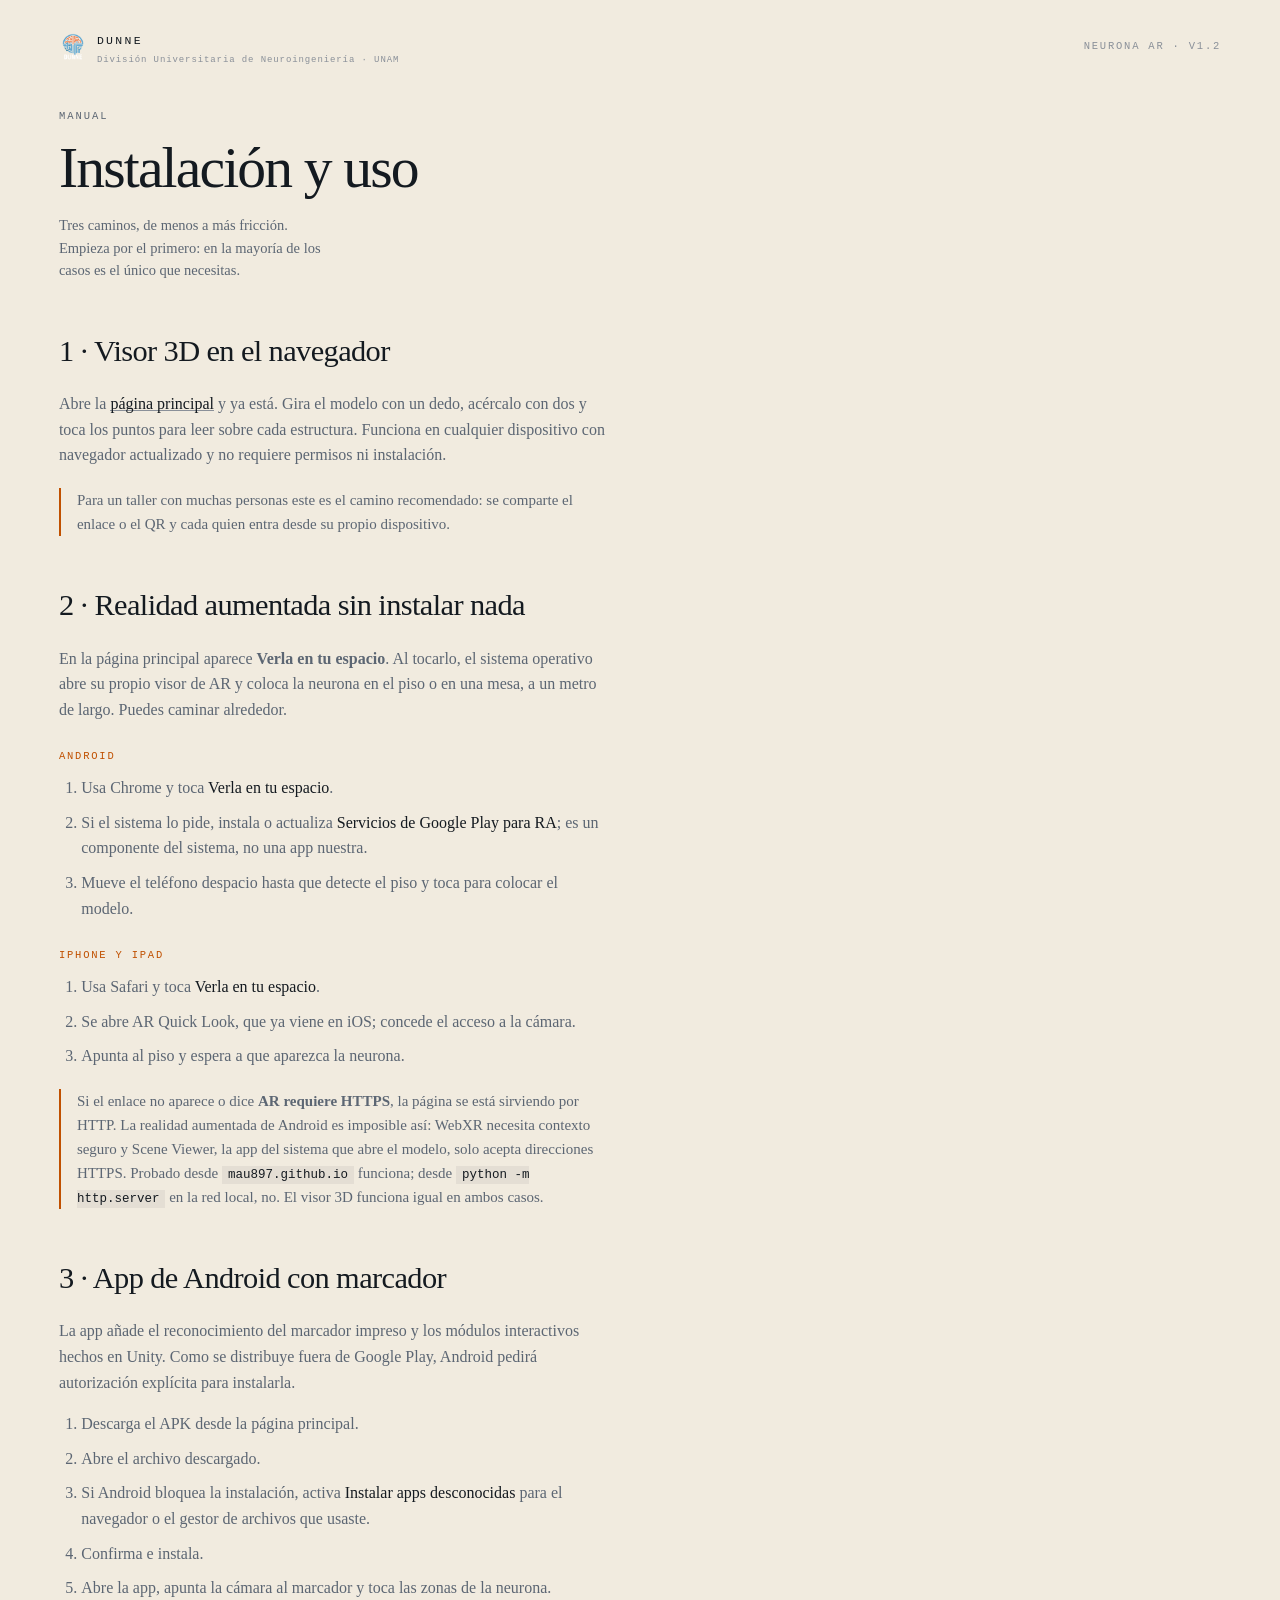
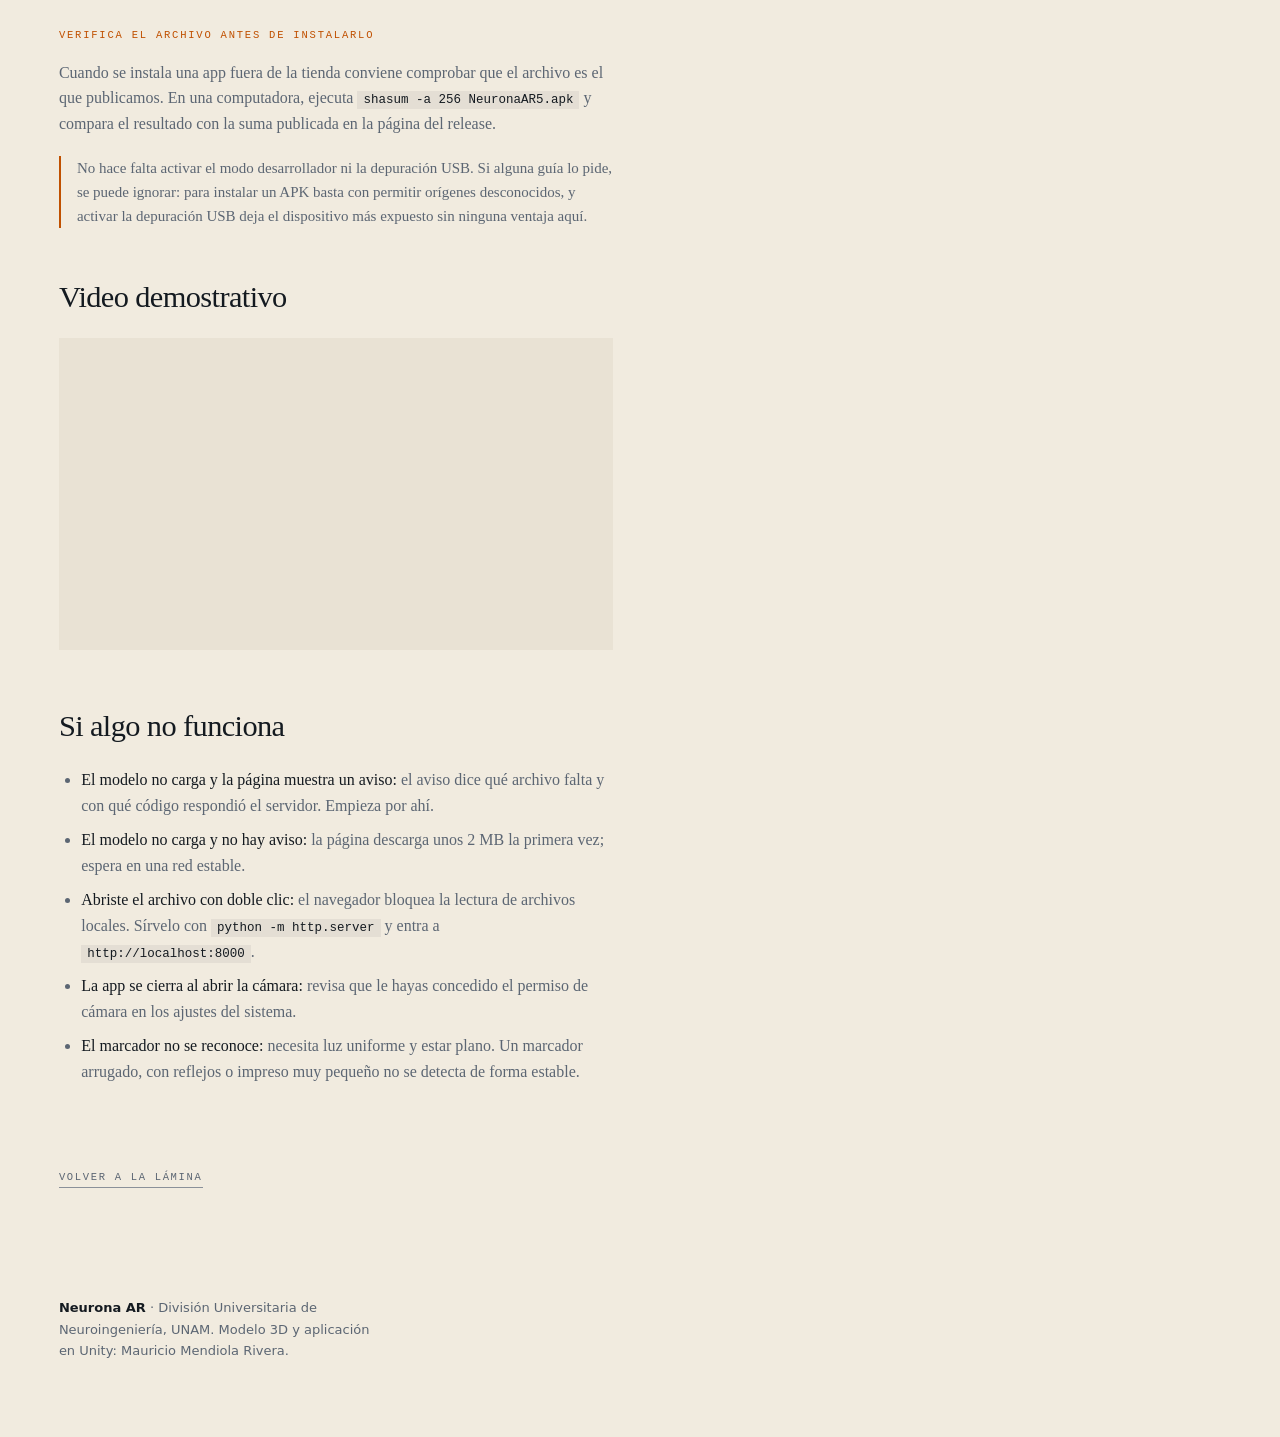
==== instrucciones.html @ 2e96539f "Lamina 01: motoneurona en 3D y AR, con contenido didactico" ====
<!doctype html>
<html lang="es">
<head>
<meta charset="utf-8">
<meta name="viewport" content="width=device-width,initial-scale=1">
<title>Instalación y uso · Neurona AR · DUNNE</title>
<meta name="description" content="Cómo usar Neurona AR: visor 3D en el navegador, realidad aumentada sin app en Android e iPhone, e instalación del APK con marcador.">
<meta name="theme-color" content="#0b1218">
<link rel="icon" href="./assets/Dunne_oscuros.png">
<link rel="apple-touch-icon" href="./assets/Dunne_oscuros.png">
<link rel="stylesheet" href="./style.css">
</head>

<body class="doc-body" style="overflow:auto">

<header class="masthead">
  <a class="sigil" href="./index.html">
    <img src="./assets/Dunne_oscuros.png" alt="Logo de DUNNE" width="30" height="30">
    <span>
      <b>DUNNE</b>
      <small>División Universitaria de Neuroingeniería · UNAM</small>
    </span>
  </a>
  <p class="meta">Neurona AR · v1.2</p>
</header>

<main>
<article class="folio-doc">

  <p class="kicker">Manual</p>
  <h1>Instalación y uso</h1>
  <p class="dek">
    Tres caminos, de menos a más fricción. Empieza por el primero: en la
    mayoría de los casos es el único que necesitas.
  </p>

  <section>
    <h2>1 · Visor 3D en el navegador</h2>
    <p>
      Abre la <a href="./index.html">página principal</a> y ya está. Gira el
      modelo con un dedo, acércalo con dos y toca los puntos para leer sobre
      cada estructura. Funciona en cualquier dispositivo con navegador
      actualizado y no requiere permisos ni instalación.
    </p>
    <p class="margin-note">
      Para un taller con muchas personas este es el camino recomendado: se
      comparte el enlace o el QR y cada quien entra desde su propio dispositivo.
    </p>
  </section>

  <section>
    <h2>2 · Realidad aumentada sin instalar nada</h2>
    <p>
      En la página principal aparece <b>Verla en tu espacio</b>. Al tocarlo, el
      sistema operativo abre su propio visor de AR y coloca la neurona en el
      piso o en una mesa, a un metro de largo. Puedes caminar alrededor.
    </p>

    <h3>Android</h3>
    <ol>
      <li>Usa Chrome y toca <b>Verla en tu espacio</b>.</li>
      <li>Si el sistema lo pide, instala o actualiza <b>Servicios de Google Play para RA</b>; es un componente del sistema, no una app nuestra.</li>
      <li>Mueve el teléfono despacio hasta que detecte el piso y toca para colocar el modelo.</li>
    </ol>

    <h3>iPhone y iPad</h3>
    <ol>
      <li>Usa Safari y toca <b>Verla en tu espacio</b>.</li>
      <li>Se abre AR Quick Look, que ya viene en iOS; concede el acceso a la cámara.</li>
      <li>Apunta al piso y espera a que aparezca la neurona.</li>
    </ol>

    <p class="margin-note">
      Si el enlace no aparece o dice <b>AR requiere HTTPS</b>, la página se
      está sirviendo por HTTP. La realidad aumentada de Android es imposible
      así: WebXR necesita contexto seguro y Scene Viewer, la app del sistema
      que abre el modelo, solo acepta direcciones HTTPS. Probado desde
      <code>mau897.github.io</code> funciona; desde
      <code>python -m http.server</code> en la red local, no. El visor 3D
      funciona igual en ambos casos.
    </p>
  </section>

  <section>
    <h2>3 · App de Android con marcador</h2>
    <p>
      La app añade el reconocimiento del marcador impreso y los módulos
      interactivos hechos en Unity. Como se distribuye fuera de Google Play,
      Android pedirá autorización explícita para instalarla.
    </p>
    <ol>
      <li>Descarga el APK desde la página principal.</li>
      <li>Abre el archivo descargado.</li>
      <li>Si Android bloquea la instalación, activa <b>Instalar apps desconocidas</b> para el navegador o el gestor de archivos que usaste.</li>
      <li>Confirma e instala.</li>
      <li>Abre la app, apunta la cámara al marcador y toca las zonas de la neurona.</li>
    </ol>

    <h3>Verifica el archivo antes de instalarlo</h3>
    <p>
      Cuando se instala una app fuera de la tienda conviene comprobar que el
      archivo es el que publicamos. En una computadora, ejecuta
      <code>shasum -a 256 NeuronaAR5.apk</code> y compara el resultado con la
      suma publicada en la página del release.
    </p>

    <p class="margin-note">
      No hace falta activar el modo desarrollador ni la depuración USB. Si
      alguna guía lo pide, se puede ignorar: para instalar un APK basta con
      permitir orígenes desconocidos, y activar la depuración USB deja el
      dispositivo más expuesto sin ninguna ventaja aquí.
    </p>
  </section>

  <section>
    <h2>Video demostrativo</h2>
    <iframe class="reel"
      src="https://www.youtube-nocookie.com/embed/2lNfAXojsbw"
      title="Demostración de Neurona AR: reconocimiento del marcador e interacción con la neurona"
      loading="lazy"
      referrerpolicy="strict-origin-when-cross-origin"
      allow="accelerometer; clipboard-write; encrypted-media; gyroscope; picture-in-picture; web-share"
      allowfullscreen></iframe>
  </section>

  <section>
    <h2>Si algo no funciona</h2>
    <ul>
      <li><b>El modelo no carga y la página muestra un aviso:</b> el aviso dice qué archivo falta y con qué código respondió el servidor. Empieza por ahí.</li>
      <li><b>El modelo no carga y no hay aviso:</b> la página descarga unos 2 MB la primera vez; espera en una red estable.</li>
      <li><b>Abriste el archivo con doble clic:</b> el navegador bloquea la lectura de archivos locales. Sírvelo con <code>python -m http.server</code> y entra a <code>http://localhost:8000</code>.</li>
      <li><b>La app se cierra al abrir la cámara:</b> revisa que le hayas concedido el permiso de cámara en los ajustes del sistema.</li>
      <li><b>El marcador no se reconoce:</b> necesita luz uniforme y estar plano. Un marcador arrugado, con reflejos o impreso muy pequeño no se detecta de forma estable.</li>
    </ul>
  </section>

  <p><a class="act" href="./index.html">Volver a la lámina</a></p>

</article>
</main>

<footer class="colophon">
  <p>
    <b>Neurona AR</b> · División Universitaria de Neuroingeniería, UNAM.
    Modelo 3D y aplicación en Unity: Mauricio Mendiola Rivera.
  </p>
</footer>

</body>
</html>
---- style.css ----
@charset "UTF-8";

/* ==========================================================================
   NEURONA AR · DUNNE
   Dirección de arte: minimalismo editorial científico.

   Reglas que gobiernan todo lo demás:

   1. El modelo es el héroe absoluto. La página no tiene scroll: es un
      escenario. Todo lo que no sea el modelo o una línea de texto vive en
      una ventana que se abre y se cierra.

   2. La portada se retira. El título es monumental al entrar y se aparta en
      cuanto la persona toca el modelo, en lugar de competir con él para
      siempre.

   3. Nada de cajas. La separación se logra con velos, máscaras de gradiente
      y aire. No hay un solo borde de 1px delimitando un panel.

   4. Un único acento. El modelo carga nueve colores didácticos; si el cromo
      compitiera, ganaría el cromo y perdería la lectura anatómica.

   Nota de compatibilidad: cada unidad dvh/svh lleva antes su respaldo en vh.
   Sin eso, un navegador que no entienda la unidad descarta la declaración
   entera y el lienzo queda con altura cero.
   ========================================================================== */

:root{
  --void:#070c12;
  --ink:#0b1218;
  --ink-lift:#101a24;

  --type:#f0f3f7;
  --murmur:#8fa1b4;
  --whisper:#5d7085;

  --flame:#ff8419;

  --veil:rgba(11,18,24,.86);
  --veil-soft:rgba(11,18,24,.42);
  --veil-none:rgba(11,18,24,0);
  --tint:rgba(240,243,247,.06);

  --serif:"Iowan Old Style","Palatino Linotype",Palatino,"Book Antiqua",Georgia,"Noto Serif",serif;
  --mono:ui-monospace,"SFMono-Regular","JetBrains Mono",Menlo,Consolas,monospace;
  --sans:system-ui,-apple-system,"Segoe UI",Roboto,sans-serif;

  --gutter:clamp(18px,4.6vw,80px);
  --measure:34em;
}

@media (prefers-color-scheme:light){
  :root{
    --void:#e9e2d4;
    --ink:#f1ebdf;
    --ink-lift:#e6dece;

    --type:#141a20;
    --murmur:#5c6673;
    --whisper:#8a9099;

    --flame:#c05000;

    --veil:rgba(241,235,223,.88);
    --veil-soft:rgba(241,235,223,.46);
    --veil-none:rgba(241,235,223,0);
    --tint:rgba(20,26,32,.06);
  }
}

*{box-sizing:border-box}

html{-webkit-text-size-adjust:100%}

body{
  margin:0;
  background:var(--ink);
  color:var(--type);
  font-family:var(--serif);
  font-size:clamp(16px,1.05vw,18px);
  line-height:1.6;
  overflow:hidden;
}

@media (prefers-reduced-motion:reduce){
  *{animation-duration:.01ms !important;transition-duration:.01ms !important}
}

::selection{background:var(--flame);color:var(--void)}
a{color:inherit;text-decoration:none}
:focus-visible{outline:2px solid var(--flame);outline-offset:3px}

.meta{
  font-family:var(--mono);
  font-size:10.5px;
  letter-spacing:.17em;
  text-transform:uppercase;
  color:var(--whisper);
}

/* Voz de control: monoespaciada, diminuta, subrayada con un hilo. Nunca un
   botón relleno. */
.act{
  font-family:var(--mono);
  font-size:10.5px;
  letter-spacing:.16em;
  text-transform:uppercase;
  color:var(--murmur);
  background:none;
  border:0;
  padding:5px 0;
  cursor:pointer;
  background-image:linear-gradient(var(--whisper),var(--whisper));
  background-size:100% 1px;
  background-position:0 100%;
  background-repeat:no-repeat;
  transition:color .18s ease;
}
.act:hover{color:var(--type)}
.act-flame{
  color:var(--flame);
  background-image:linear-gradient(var(--flame),var(--flame));
}
.act-flame:hover{color:var(--type)}
.act-bare{background-image:none}

/* ============================================================ escenario == */

.stage{
  position:relative;
  height:100vh;
  height:100dvh;
  background:radial-gradient(120% 100% at 50% 6%,var(--ink-lift) 0%,var(--void) 74%);
  overflow:hidden;
  isolation:isolate;
}

.canvas{
  position:absolute;
  inset:0;
  width:100%;
  height:100%;
  background:transparent;
  --progress-bar-color:var(--flame);
  --progress-bar-height:1px;
  --min-hotspot-opacity:0;
  --poster-color:transparent;
}

/* ============================================================= cabecera == */

.masthead{
  position:absolute;
  top:0;
  left:0;
  right:0;
  z-index:5;
  display:flex;
  align-items:center;
  justify-content:space-between;
  gap:16px;
  padding:clamp(14px,2vw,26px) var(--gutter);
  pointer-events:none;
}
.masthead a,.masthead button{pointer-events:auto}

.sigil{display:flex;align-items:center;gap:10px}
.sigil img{display:block;height:28px;width:auto}
.sigil b{
  font-family:var(--mono);
  font-size:11.5px;
  font-weight:400;
  letter-spacing:.2em;
}
.sigil span{display:block}
.sigil small{
  display:block;
  margin-top:2px;
  font-family:var(--mono);
  font-size:9px;
  letter-spacing:.1em;
  color:var(--whisper);
}

.helm{display:flex;align-items:center;gap:clamp(14px,2vw,26px)}

/* ============================================================== portada == */

/* Estado inicial. Se retira en cuanto la persona toca el modelo, así que
   puede permitirse ser monumental sin estorbar después. */
.cover{
  position:absolute;
  left:var(--gutter);
  top:50%;
  transform:translateY(-50%);
  z-index:4;
  max-width:min(16em,68vw);
  transition:opacity .5s ease,transform .5s ease,visibility .5s;
}
.stage[data-mode="explore"] .cover{
  opacity:0;
  visibility:hidden;
  transform:translateY(-54%);
  pointer-events:none;
}

/* Velo suave detrás del título, solo del lado del texto, para que el
   contraste alcance aunque el modelo pase por detrás. */
.cover::before{
  content:"";
  position:absolute;
  z-index:-1;
  inset:-14vh calc(-1 * var(--gutter)) -14vh calc(-1 * var(--gutter));
  background:linear-gradient(to right,var(--veil) 0%,var(--veil-soft) 55%,var(--veil-none) 100%);
  -webkit-mask-image:linear-gradient(to right,#000 0%,#000 46%,transparent 100%);
  mask-image:linear-gradient(to right,#000 0%,#000 46%,transparent 100%);
}
@supports ((backdrop-filter:blur(1px)) or (-webkit-backdrop-filter:blur(1px))){
  .cover::before{
    backdrop-filter:blur(14px) saturate(125%);
    -webkit-backdrop-filter:blur(14px) saturate(125%);
  }
}

.kicker{
  margin:0 0 clamp(10px,1.6vh,20px);
  font-family:var(--mono);
  font-size:10.5px;
  letter-spacing:.19em;
  text-transform:uppercase;
  color:var(--flame);
}

.monument{
  margin:0;
  font-weight:400;
  font-size:clamp(2.7rem,9.5vw,8.5rem);
  line-height:.88;
  letter-spacing:-.035em;
  text-wrap:balance;
}
.monument em{font-style:italic;color:var(--flame)}

.dek{
  margin:clamp(14px,2.2vh,26px) 0 clamp(18px,2.6vh,30px);
  max-width:25ch;
  font-size:clamp(14.5px,1vw,17px);
  line-height:1.55;
  color:var(--murmur);
}

/* ============================================================= cintillo == */

/* Una sola línea de texto sobre el modelo. Todo lo demás está a un toque de
   distancia, en una ventana. */
.caption{
  position:absolute;
  left:0;
  right:0;
  bottom:0;
  z-index:4;
  display:grid;
  grid-template-columns:minmax(0,1fr) auto;
  align-items:end;
  gap:clamp(14px,3vw,44px);
  padding:clamp(40px,7vh,90px) var(--gutter) clamp(16px,2.6vh,30px);
  pointer-events:none;
  background:linear-gradient(to top,var(--veil) 0%,var(--veil-soft) 52%,var(--veil-none) 100%);
  -webkit-mask-image:linear-gradient(to top,#000 0%,#000 62%,transparent 100%);
  mask-image:linear-gradient(to top,#000 0%,#000 62%,transparent 100%);
}
.caption > *{pointer-events:auto}

.legend{min-width:0}

.folio{
  margin:0 0 5px;
  font-family:var(--mono);
  font-size:10px;
  letter-spacing:.2em;
  color:var(--flame);
}

.rubric{
  margin:0 0 4px;
  font-weight:400;
  font-size:clamp(1.15rem,2.1vw,1.85rem);
  line-height:1.1;
  letter-spacing:-.02em;
}

.gloss{
  margin:0;
  max-width:46ch;
  font-size:clamp(13.5px,.95vw,15.5px);
  line-height:1.45;
  color:var(--murmur);
  display:-webkit-box;
  -webkit-line-clamp:2;
  -webkit-box-orient:vertical;
  overflow:hidden;
}

.baton{
  display:flex;
  align-items:center;
  gap:clamp(12px,1.8vw,22px);
  white-space:nowrap;
}
.tally{
  font-family:var(--mono);
  font-size:10.5px;
  letter-spacing:.16em;
  color:var(--whisper);
  font-variant-numeric:tabular-nums;
}

/* =========================================================== marcadores == */

/* Punto pequeño con área de toque grande: el blanco visual mide 13px, el
   blanco táctil 36px, que es el mínimo usable con el dedo. */
.hotspot{
  width:36px;
  height:36px;
  padding:0;
  border:0;
  border-radius:50%;
  background:none;
  cursor:pointer;
  display:grid;
  place-items:center;
}
.hotspot::before{
  content:"";
  width:13px;
  height:13px;
  border-radius:50%;
  background:var(--flame);
  box-shadow:0 0 0 5px rgba(255,132,25,.16),0 0 14px rgba(255,132,25,.32);
  transition:transform .18s ease,box-shadow .18s ease;
}
.hotspot::after{
  content:attr(data-n);
  position:absolute;
  left:30px;
  top:6px;
  font-family:var(--mono);
  font-size:10px;
  letter-spacing:.1em;
  color:var(--flame);
  opacity:0;
  transition:opacity .18s ease;
  pointer-events:none;
}
.hotspot:hover::before{transform:scale(1.25)}
.hotspot:hover::after{opacity:1}
.hotspot.is-active::before{
  transform:scale(1.4);
  box-shadow:0 0 0 7px rgba(255,132,25,.22),0 0 22px rgba(255,132,25,.48);
}
.hotspot.is-active::after{opacity:1}
.hotspot:not([data-visible]){opacity:0;pointer-events:none}

/* ============================================================== ventanas == */

/* La información profunda vive aquí, no en la página. Así el escenario
   queda limpio y no hay cambio de contexto por scroll. */
dialog{
  width:min(58ch,calc(100vw - 2 * var(--gutter)));
  max-height:84vh;              /* respaldo: si dvh no existe, min() se descartaría */
  max-height:min(84vh,84dvh);
  margin:auto;
  padding:0;
  border:0;
  background:var(--ink);
  color:var(--type);
  overflow:hidden;
}
dialog::backdrop{
  background:rgba(4,8,12,.66);
  backdrop-filter:blur(14px) saturate(120%);
  -webkit-backdrop-filter:blur(14px) saturate(120%);
}
@media (prefers-color-scheme:light){
  dialog::backdrop{background:rgba(233,226,212,.72)}
}

.sheet{
  max-height:inherit;
  overflow-y:auto;
  padding:clamp(26px,4vw,48px) clamp(22px,4vw,52px) clamp(30px,4vw,52px);
  scrollbar-width:thin;
  scrollbar-color:var(--whisper) transparent;
}

.sheet-head{
  display:flex;
  align-items:baseline;
  justify-content:space-between;
  gap:20px;
  margin-bottom:clamp(18px,3vh,30px);
}

.sheet h2{
  margin:8px 0 14px;
  font-weight:400;
  font-size:clamp(1.6rem,3.4vw,2.6rem);
  line-height:1.02;
  letter-spacing:-.028em;
}

.sheet h3{
  margin:26px 0 8px;
  font-family:var(--mono);
  font-size:10.5px;
  font-weight:400;
  letter-spacing:.17em;
  text-transform:uppercase;
  color:var(--flame);
}

.sheet p{margin:0 0 12px;color:var(--murmur)}
.sheet p:last-child{margin-bottom:0}
.sheet .lede{color:var(--type);font-size:clamp(16px,1.15vw,18.5px)}
.sheet b{color:var(--type);font-weight:400}
.sheet code{
  font-family:var(--mono);
  font-size:12.5px;
  color:var(--type);
  background:var(--tint);
  padding:2px 6px;
}

.caveat{
  margin:20px 0 0;
  padding-left:15px;
  border-left:2px solid var(--flame);
  font-size:14.5px;
  color:var(--murmur);
}

.sources{
  margin:26px 0 0;
  font-family:var(--sans);
  font-size:11px;
  line-height:1.55;
  color:var(--whisper);
}
.sources span{
  display:block;
  margin-bottom:8px;
  padding-left:1.15em;
  text-indent:-1.15em;
}

/* Los niveles y el emblema viven dentro de la ventana "cómo usarla". */
.ladder{margin:0;padding:0;list-style:none;counter-reset:rung}
.ladder li{
  counter-increment:rung;
  position:relative;
  padding:0 0 clamp(28px,4vh,44px) clamp(40px,5vw,58px);
}
.ladder li:last-child{padding-bottom:0}
.ladder li::before{
  content:counter(rung,decimal-leading-zero);
  position:absolute;
  left:0;
  top:.4em;
  font-family:var(--mono);
  font-size:10.5px;
  letter-spacing:.16em;
  color:var(--flame);
}
.ladder h3{
  margin:0 0 10px;
  font-family:var(--serif);
  font-size:clamp(1.15rem,1.9vw,1.5rem);
  font-weight:400;
  letter-spacing:-.018em;
  text-transform:none;
  color:var(--type);
}

.deeds{
  display:flex;
  flex-wrap:wrap;
  align-items:center;
  gap:clamp(14px,2.4vw,30px);
  margin:18px 0 12px;
}

.aside-note{font-size:14px;color:var(--whisper)}

.emblem{
  display:grid;
  grid-template-columns:minmax(0,1fr) auto;
  gap:clamp(20px,4vw,44px);
  align-items:start;
  margin-top:clamp(26px,4vh,42px);
}
.emblem figure{margin:0}
.emblem img{
  display:block;
  width:clamp(120px,26vw,170px);
  height:auto;
  padding:10px;
  background:#fff;
}
.emblem figcaption{margin-top:10px}

/* Diagnóstico: pares clave-valor, sin tabla ni marco. */
.probe{
  margin:0;
  font-family:var(--mono);
  font-size:12px;
  line-height:1.75;
}
.probe div{
  display:grid;
  grid-template-columns:minmax(0,13em) minmax(0,1fr);
  gap:8px;
}
.probe dt{color:var(--whisper);letter-spacing:.06em}
.probe dd{margin:0;color:var(--type);word-break:break-word}
.probe .bad{color:var(--flame)}

/* ================================================================ falla == */

.fault{
  position:absolute;
  left:var(--gutter);
  right:var(--gutter);
  top:50%;
  transform:translateY(-50%);
  z-index:6;
  max-width:52ch;
  font-family:var(--sans);
  font-size:14px;
  line-height:1.6;
  color:var(--murmur);
}
.fault[hidden]{display:none}
.fault b{display:block;margin-bottom:8px;color:var(--type);font-size:16px;font-family:var(--serif);font-weight:400}
.fault code{
  font-family:var(--mono);
  font-size:12px;
  color:var(--flame);
  word-break:break-all;
}

/* =========================================== documento de instrucciones == */

.folio-doc{
  max-width:calc(var(--measure) + 8em);
  padding:clamp(84px,12vh,150px) var(--gutter) clamp(56px,9vh,110px);
}
.folio-doc h1{
  margin:14px 0 18px;
  font-weight:400;
  font-size:clamp(2rem,5.2vw,3.6rem);
  line-height:.99;
  letter-spacing:-.032em;
}
.folio-doc .dek{margin:0 0 clamp(36px,5vh,64px);max-width:38ch}
.folio-doc section{padding:0 0 clamp(36px,5vh,64px)}
.folio-doc h2{
  margin:0 0 16px;
  font-weight:400;
  font-size:clamp(1.3rem,2.4vw,1.9rem);
  letter-spacing:-.02em;
}
.folio-doc h3{
  margin:26px 0 10px;
  font-family:var(--mono);
  font-size:10.5px;
  font-weight:400;
  letter-spacing:.17em;
  text-transform:uppercase;
  color:var(--flame);
}
.folio-doc p,.folio-doc li{color:var(--murmur)}
.folio-doc ol,.folio-doc ul{margin:0 0 16px;padding-left:1.4em}
.folio-doc li{margin-bottom:9px}
.folio-doc li b{color:var(--type);font-weight:400}
.folio-doc code{
  font-family:var(--mono);
  font-size:12.5px;
  color:var(--type);
  background:var(--tint);
  padding:2px 6px;
}
.folio-doc a:not(.act){
  color:var(--type);
  background-image:linear-gradient(var(--whisper),var(--whisper));
  background-size:100% 1px;
  background-position:0 92%;
  background-repeat:no-repeat;
}
.folio-doc a:not(.act):hover{color:var(--flame)}

.reel{width:100%;aspect-ratio:16/9;border:0;background:var(--void)}

.colophon{
  display:grid;
  gap:10px;
  max-width:var(--measure);
  padding:0 var(--gutter) clamp(48px,7vh,88px);
  font-family:var(--sans);
  font-size:13px;
  line-height:1.65;
  color:var(--murmur);
}
.colophon b{color:var(--type);font-weight:600}

.margin-note{
  margin:20px 0 0;
  padding-left:16px;
  border-left:2px solid var(--flame);
  font-size:15px;
  color:var(--murmur);
}

.doc-body{overflow:auto;height:auto}

/* ================================================================ móvil == */

/* En vertical el modelo se queda con la mayor parte de la pantalla. El
   cintillo es una franja, no un panel, y el título de portada se encoge para
   no tapar la neurona. */
@media (max-width:900px){
  .cover{
    top:auto;
    bottom:38%;
    transform:none;
    max-width:none;
    right:var(--gutter);
  }
  .stage[data-mode="explore"] .cover{transform:translateY(12px)}
  .cover::before{
    inset:-8vh calc(-1 * var(--gutter));
    background:linear-gradient(to top,var(--veil) 0%,var(--veil-soft) 70%,var(--veil-none) 100%);
    -webkit-mask-image:linear-gradient(to top,#000 0%,#000 64%,transparent 100%);
    mask-image:linear-gradient(to top,#000 0%,#000 64%,transparent 100%);
  }
  .monument{font-size:clamp(2.3rem,10.5vw,3.6rem)}
  .dek{max-width:32ch;font-size:14.5px}

  .caption{
    grid-template-columns:100%;
    align-items:start;
    gap:12px;
    padding-top:clamp(52px,10vh,90px);
  }
  .baton{justify-content:space-between}
  .gloss{-webkit-line-clamp:3}

  .emblem{grid-template-columns:100%}
  .emblem figure{justify-self:start}
}

/* Horizontal en teléfono: muy poca altura, así que el cintillo se reduce a
   una sola línea y el resto se consulta en la ventana. */
@media (max-height:520px) and (orientation:landscape){
  .cover{top:auto;bottom:auto;transform:none;max-width:min(14em,52vw)}
  .monument{font-size:clamp(1.9rem,6vw,3rem)}
  .dek{display:none}
  .caption{
    grid-template-columns:minmax(0,1fr) auto;
    padding-top:clamp(28px,6vh,50px);
    padding-bottom:12px;
  }
  .rubric{font-size:1.05rem;margin-bottom:2px}
  .gloss{-webkit-line-clamp:1;font-size:13px}
  .masthead small{display:none}
}

@media (max-width:560px){
  .masthead small{display:none}
  .sigil img{height:24px}
  .helm{gap:14px}
}
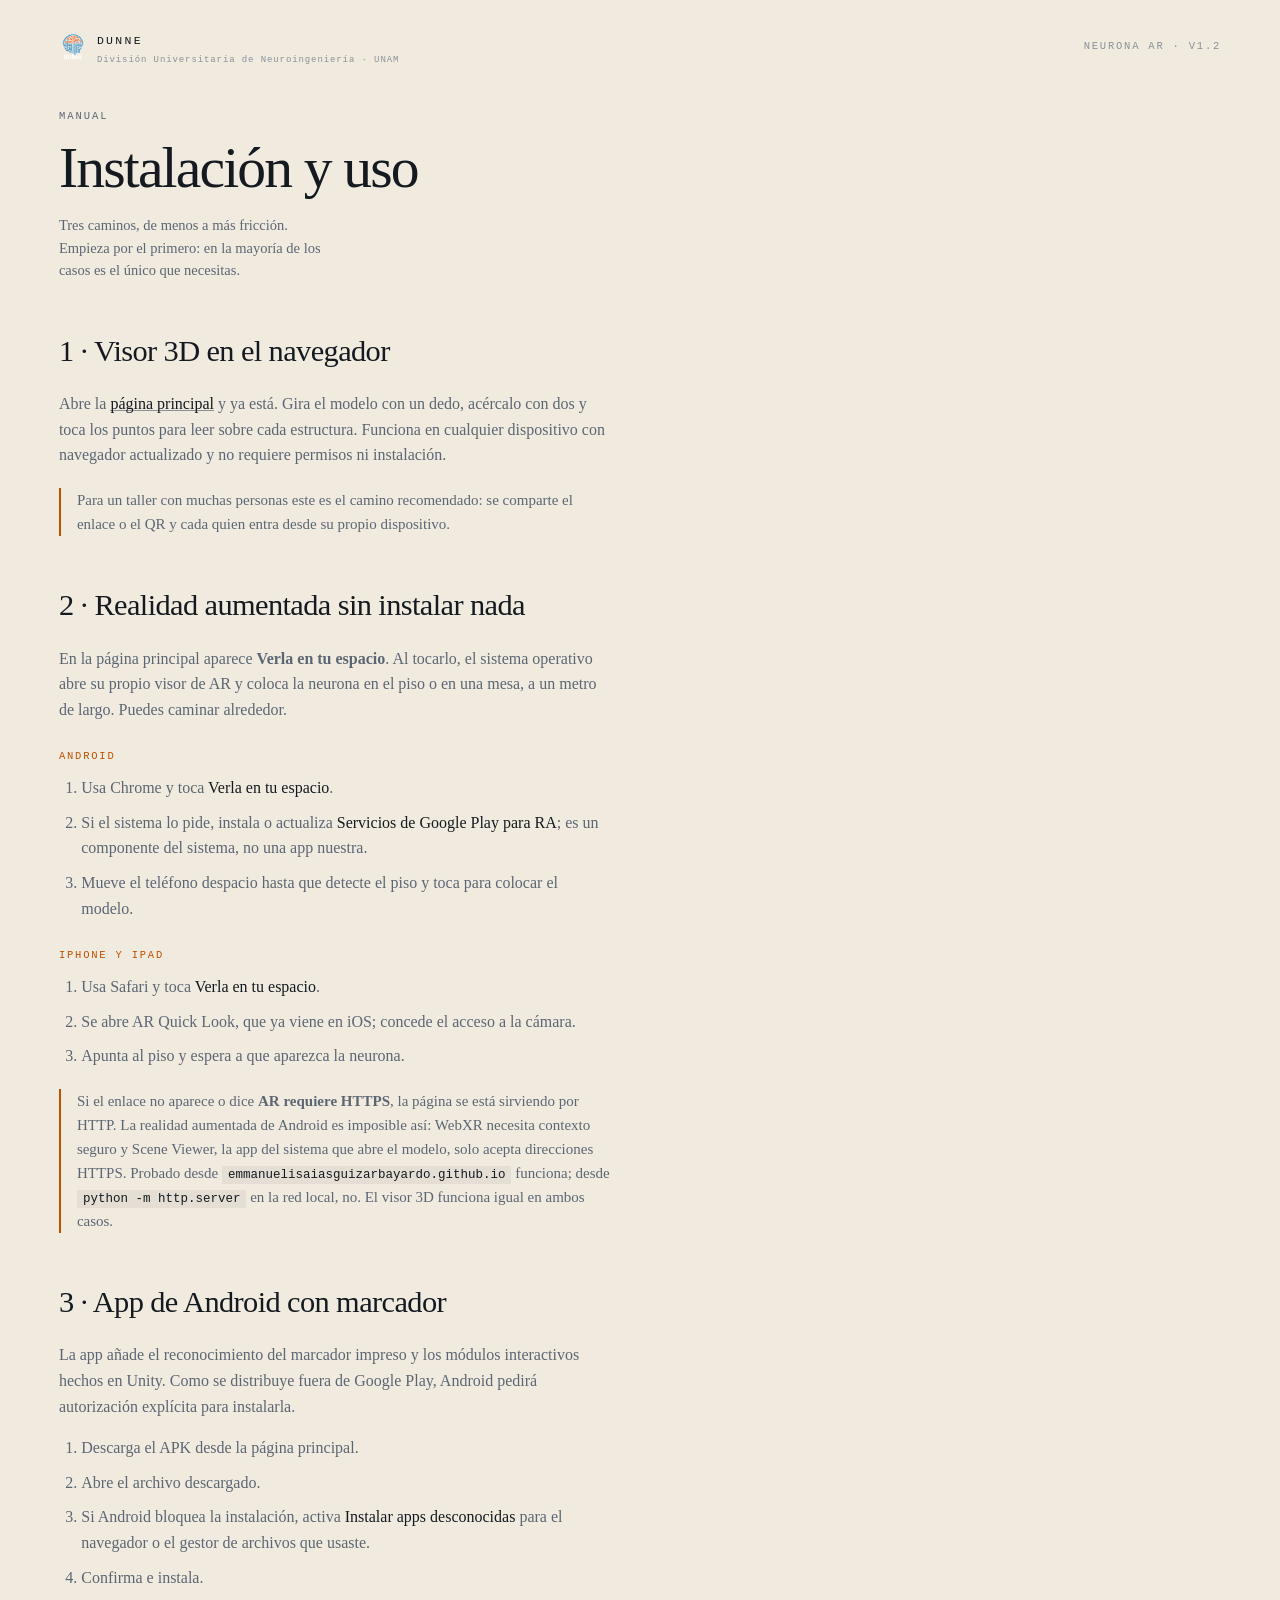
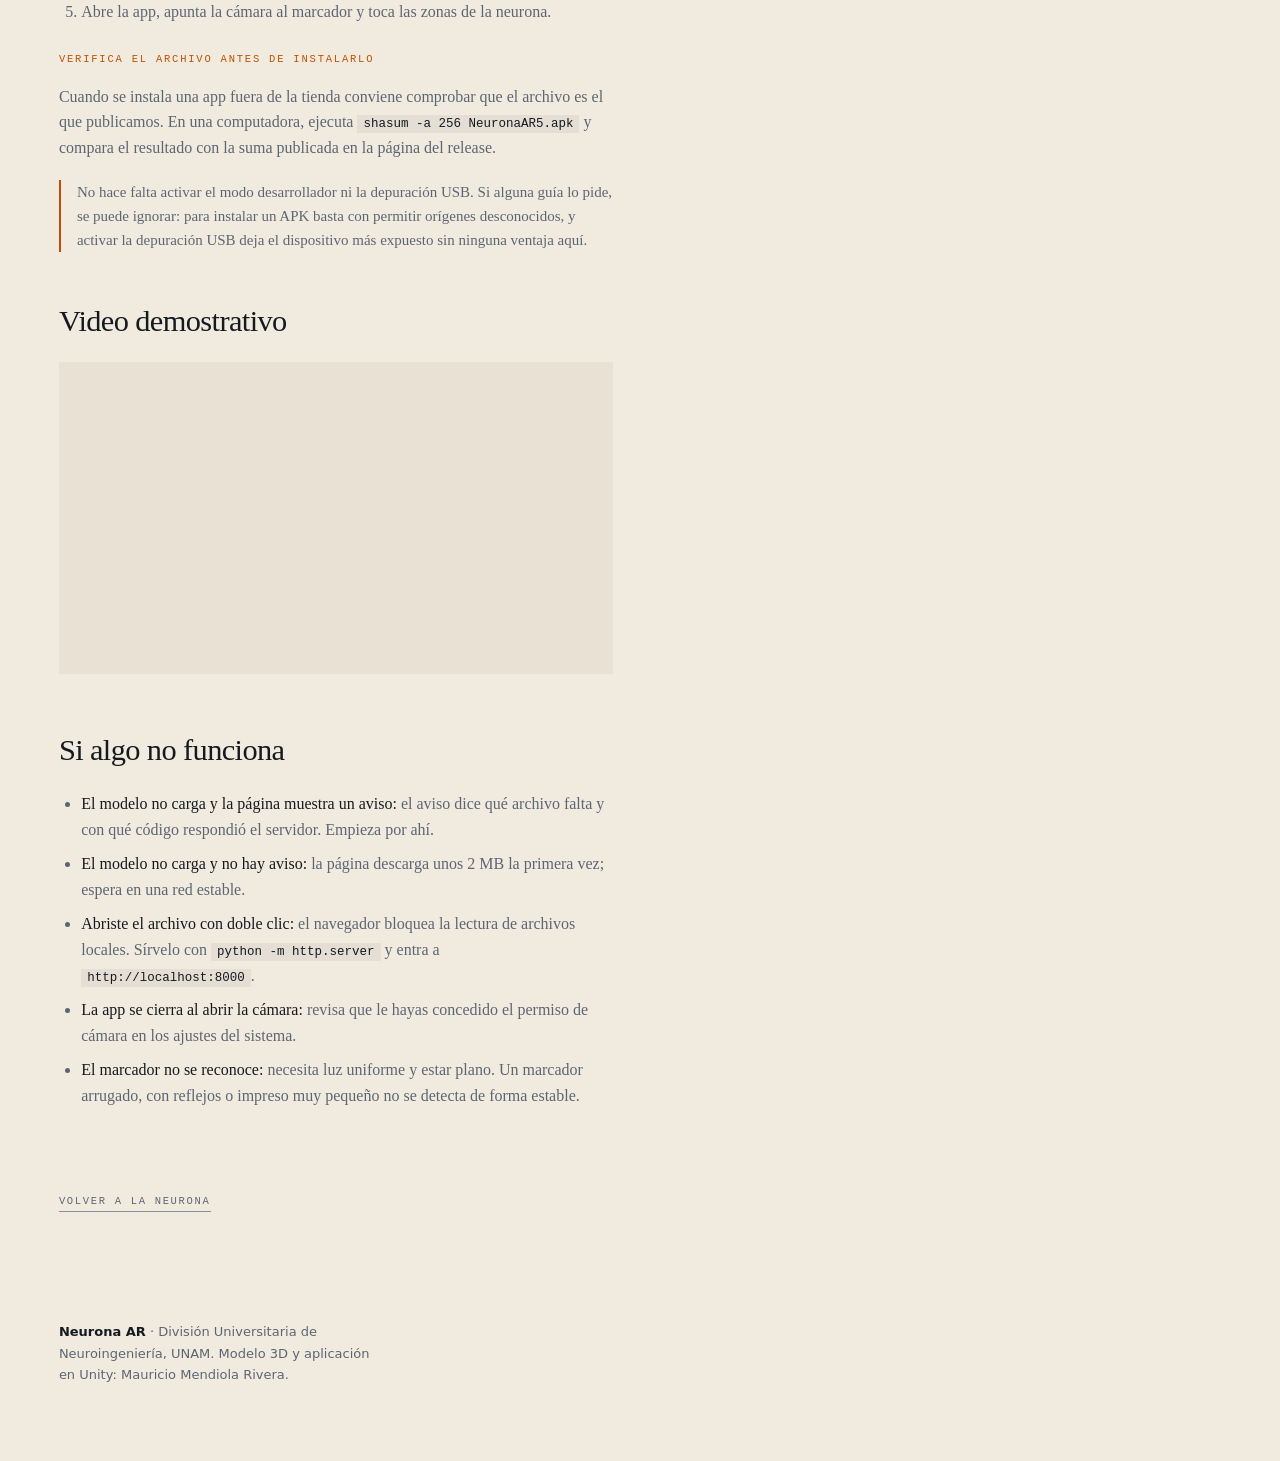
==== commit d9122714: "Corrección de URLs absolutas, QR actualizado y cambio de nomenclatura a 'neurona'" ====
--- a/instrucciones.html
+++ b/instrucciones.html
@@ -75,7 +75,7 @@
       está sirviendo por HTTP. La realidad aumentada de Android es imposible
       así: WebXR necesita contexto seguro y Scene Viewer, la app del sistema
       que abre el modelo, solo acepta direcciones HTTPS. Probado desde
-      <code>mau897.github.io</code> funciona; desde
+      <code>emmanuelisaiasguizarbayardo.github.io</code> funciona; desde
       <code>python -m http.server</code> en la red local, no. El visor 3D
       funciona igual en ambos casos.
     </p>
@@ -134,7 +134,7 @@
     </ul>
   </section>
 
-  <p><a class="act" href="./index.html">Volver a la lámina</a></p>
+  <p><a class="act" href="./index.html">Volver a la neurona</a></p>
 
 </article>
 </main>
--- a/style.css
+++ b/style.css
@@ -40,6 +40,7 @@
   --veil-soft:rgba(11,18,24,.42);
   --veil-none:rgba(11,18,24,0);
   --tint:rgba(240,243,247,.06);
+  --halo:rgba(7,12,18,.9);
 
   --serif:"Iowan Old Style","Palatino Linotype",Palatino,"Book Antiqua",Georgia,"Noto Serif",serif;
   --mono:ui-monospace,"SFMono-Regular","JetBrains Mono",Menlo,Consolas,monospace;
@@ -65,6 +66,7 @@
     --veil-soft:rgba(241,235,223,.46);
     --veil-none:rgba(241,235,223,0);
     --tint:rgba(20,26,32,.06);
+    --halo:rgba(255,255,255,.94);
   }
 }
 
@@ -124,6 +126,56 @@
 .act-flame:hover{color:var(--type)}
 .act-bare{background-image:none}
 
+/* Modo staff. Los bloques dirigidos a quien imparte el taller no se muestran
+   al público; se revelan con un gesto en el logo o con ?staff=1 en la URL. */
+.staff-only{display:none}
+body[data-staff="on"] .staff-only{display:block}
+
+.staff-flag{
+  font-family:var(--mono);
+  font-size:9.5px;
+  letter-spacing:.18em;
+  text-transform:uppercase;
+  color:var(--flame);
+}
+.staff-flag[hidden]{display:none}
+
+.staff-tag{
+  display:block;
+  margin:0 0 6px;
+  font-family:var(--mono);
+  font-size:9.5px;
+  letter-spacing:.17em;
+  text-transform:uppercase;
+  color:var(--flame);
+}
+
+.sigil{cursor:default;-webkit-user-select:none;user-select:none}
+
+/* Botón de AR. Ya no se entrega por slot a model-viewer: es un elemento de
+   la página que llama a activateAR(), porque el slot lo posiciona el propio
+   componente y no hay forma confiable de centrarlo desde fuera. Aquí el
+   posicionamiento es enteramente nuestro. */
+.ar-launch{
+  position:absolute;
+  left:50%;
+  top:clamp(60px,9vh,104px);
+  transform:translateX(-50%);
+  z-index:5;
+  padding:10px 16px;
+  background:var(--veil);
+  background-image:none;
+  white-space:nowrap;
+  text-align:center;
+}
+.ar-launch[hidden]{display:none}
+@supports ((backdrop-filter:blur(1px)) or (-webkit-backdrop-filter:blur(1px))){
+  .ar-launch{
+    backdrop-filter:blur(14px) saturate(130%);
+    -webkit-backdrop-filter:blur(14px) saturate(130%);
+  }
+}
+
 /* ============================================================ escenario == */
 
 .stage{
@@ -191,8 +243,11 @@
 .cover{
   position:absolute;
   left:var(--gutter);
-  top:50%;
-  transform:translateY(-50%);
+  top:clamp(84px,11vh,132px);
+  bottom:clamp(92px,15vh,180px);
+  display:grid;
+  align-content:center;
+  justify-items:start;
   z-index:4;
   max-width:min(16em,68vw);
   transition:opacity .5s ease,transform .5s ease,visibility .5s;
@@ -200,7 +255,7 @@
 .stage[data-mode="explore"] .cover{
   opacity:0;
   visibility:hidden;
-  transform:translateY(-54%);
+  transform:translateY(-14px);
   pointer-events:none;
 }
 
@@ -295,10 +350,6 @@
   font-size:clamp(13.5px,.95vw,15.5px);
   line-height:1.45;
   color:var(--murmur);
-  display:-webkit-box;
-  -webkit-line-clamp:2;
-  -webkit-box-orient:vertical;
-  overflow:hidden;
 }
 
 .baton{
@@ -317,11 +368,14 @@
 
 /* =========================================================== marcadores == */
 
-/* Punto pequeño con área de toque grande: el blanco visual mide 13px, el
-   blanco táctil 36px, que es el mínimo usable con el dedo. */
+/* Punto con contorno y área de toque generosa. El contorno es lo que
+   permite encontrarlos: el modelo tiene amarillos y naranjas propios, así
+   que un punto naranja plano se pierde encima de una vaina de mielina. El
+   halo, oscuro en modo tinta y claro en pergamino, lo separa de cualquier
+   fondo. */
 .hotspot{
-  width:36px;
-  height:36px;
+  width:44px;
+  height:44px;
   padding:0;
   border:0;
   border-radius:50%;
@@ -332,34 +386,93 @@
 }
 .hotspot::before{
   content:"";
-  width:13px;
-  height:13px;
+  width:12px;
+  height:12px;
   border-radius:50%;
   background:var(--flame);
-  box-shadow:0 0 0 5px rgba(255,132,25,.16),0 0 14px rgba(255,132,25,.32);
+  /* El contorno va DENTRO del punto, en su borde: así el filo contrasta
+     contra las vainas amarillas y el núcleo naranja del propio modelo sin
+     que el marcador crezca hacia fuera. El resplandor se mantiene mínimo:
+     lo que hace localizable al punto es el filo, no el brillo. */
+  box-shadow:
+    inset 0 0 0 2px var(--halo),
+    0 0 8px rgba(255,132,25,.32);
   transition:transform .18s ease,box-shadow .18s ease;
 }
+
+/* Pulso de localización: tres latidos al aparecer y se apaga. Los
+   marcadores se anuncian sin quedarse animados para siempre. */
 .hotspot::after{
-  content:attr(data-n);
-  position:absolute;
-  left:30px;
-  top:6px;
-  font-family:var(--mono);
-  font-size:10px;
-  letter-spacing:.1em;
-  color:var(--flame);
+  content:"";
+  position:absolute;
+  width:12px;
+  height:12px;
+  border-radius:50%;
+  box-shadow:0 0 0 1.5px var(--flame);
+  opacity:0;
+  animation:locate 2.4s ease-out 3;
+  pointer-events:none;
+}
+@keyframes locate{
+  0%{opacity:.85;transform:scale(1)}
+  70%,100%{opacity:0;transform:scale(2.7)}
+}
+@media (prefers-reduced-motion:reduce){
+  .hotspot::after{display:none}
+}
+
+/* Etiqueta dentro del marcador. Tiene que vivir aquí y no en la página: en
+   AR por WebXR solo se presenta el DOM que es hijo de <model-viewer>, así
+   que el cintillo no existe y esta etiqueta sí. */
+.hotspot .tag{
+  position:absolute;
+  left:26px;
+  top:50%;
+  transform:translateY(-50%);
+  /* Envuelve en lugar de recortarse o salirse: un marcador cerca del borde
+     derecho dejaría el nombre fuera de la pantalla. */
+  max-width:min(44vw,20ch);
+  white-space:normal;
+  line-height:1.35;
+  font-family:var(--mono);
+  font-size:10.5px;
+  letter-spacing:.12em;
+  text-transform:uppercase;
+  color:var(--type);
+  padding:5px 10px;
+  background:var(--veil);
   opacity:0;
   transition:opacity .18s ease;
   pointer-events:none;
 }
-.hotspot:hover::before{transform:scale(1.25)}
-.hotspot:hover::after{opacity:1}
+@supports ((backdrop-filter:blur(1px)) or (-webkit-backdrop-filter:blur(1px))){
+  .hotspot .tag{
+    backdrop-filter:blur(12px) saturate(130%);
+    -webkit-backdrop-filter:blur(12px) saturate(130%);
+  }
+}
+
+.hotspot:hover::before{transform:scale(1.2)}
+.hotspot:hover .tag{opacity:1}
 .hotspot.is-active::before{
-  transform:scale(1.4);
-  box-shadow:0 0 0 7px rgba(255,132,25,.22),0 0 22px rgba(255,132,25,.48);
-}
-.hotspot.is-active::after{opacity:1}
+  transform:scale(1.3);
+  box-shadow:
+    inset 0 0 0 2.5px var(--halo),
+    0 0 14px rgba(255,132,25,.55);
+}
+.hotspot.is-active .tag{opacity:1}
 .hotspot:not([data-visible]){opacity:0;pointer-events:none}
+
+/* Etiquetas apagadas. Un rótulo permanente por estructura tapa justamente
+   la neurona que se vino a ver, así que en AR el estado inicial es apagado:
+   se enciende la del marcador que se toca y al volver a tocarlo se apaga.
+   Esta regla suma más clases que la del marcador activo, así que gana sin
+   necesidad de !important. */
+.canvas[data-tags="off"] .hotspot .tag{opacity:0}
+
+/* En AR el punto crece apenas, para el dedo a la distancia de un brazo. */
+.canvas[data-ar="on"] .hotspot::before{width:14px;height:14px}
+.canvas[data-ar="on"] .hotspot .tag{font-size:11px;letter-spacing:.1em}
 
 /* ============================================================== ventanas == */
 
@@ -636,6 +749,7 @@
     right:var(--gutter);
   }
   .stage[data-mode="explore"] .cover{transform:translateY(12px)}
+  .cover{align-content:end}
   .cover::before{
     inset:-8vh calc(-1 * var(--gutter));
     background:linear-gradient(to top,var(--veil) 0%,var(--veil-soft) 70%,var(--veil-none) 100%);
@@ -652,7 +766,6 @@
     padding-top:clamp(52px,10vh,90px);
   }
   .baton{justify-content:space-between}
-  .gloss{-webkit-line-clamp:3}
 
   .emblem{grid-template-columns:100%}
   .emblem figure{justify-self:start}
@@ -661,7 +774,7 @@
 /* Horizontal en teléfono: muy poca altura, así que el cintillo se reduce a
    una sola línea y el resto se consulta en la ventana. */
 @media (max-height:520px) and (orientation:landscape){
-  .cover{top:auto;bottom:auto;transform:none;max-width:min(14em,52vw)}
+  .cover{top:clamp(58px,13vh,86px);bottom:auto;transform:none;max-width:min(14em,52vw)}
   .monument{font-size:clamp(1.9rem,6vw,3rem)}
   .dek{display:none}
   .caption{
@@ -669,8 +782,11 @@
     padding-top:clamp(28px,6vh,50px);
     padding-bottom:12px;
   }
-  .rubric{font-size:1.05rem;margin-bottom:2px}
-  .gloss{-webkit-line-clamp:1;font-size:13px}
+  .rubric{font-size:1.05rem;margin-bottom:3px}
+  /* En horizontal el texto va completo sin ganar ancho: crece hacia abajo
+     dentro de la misma columna izquierda. */
+  .legend{max-width:46ch}
+  .gloss{font-size:12.5px;line-height:1.4}
   .masthead small{display:none}
 }
 
